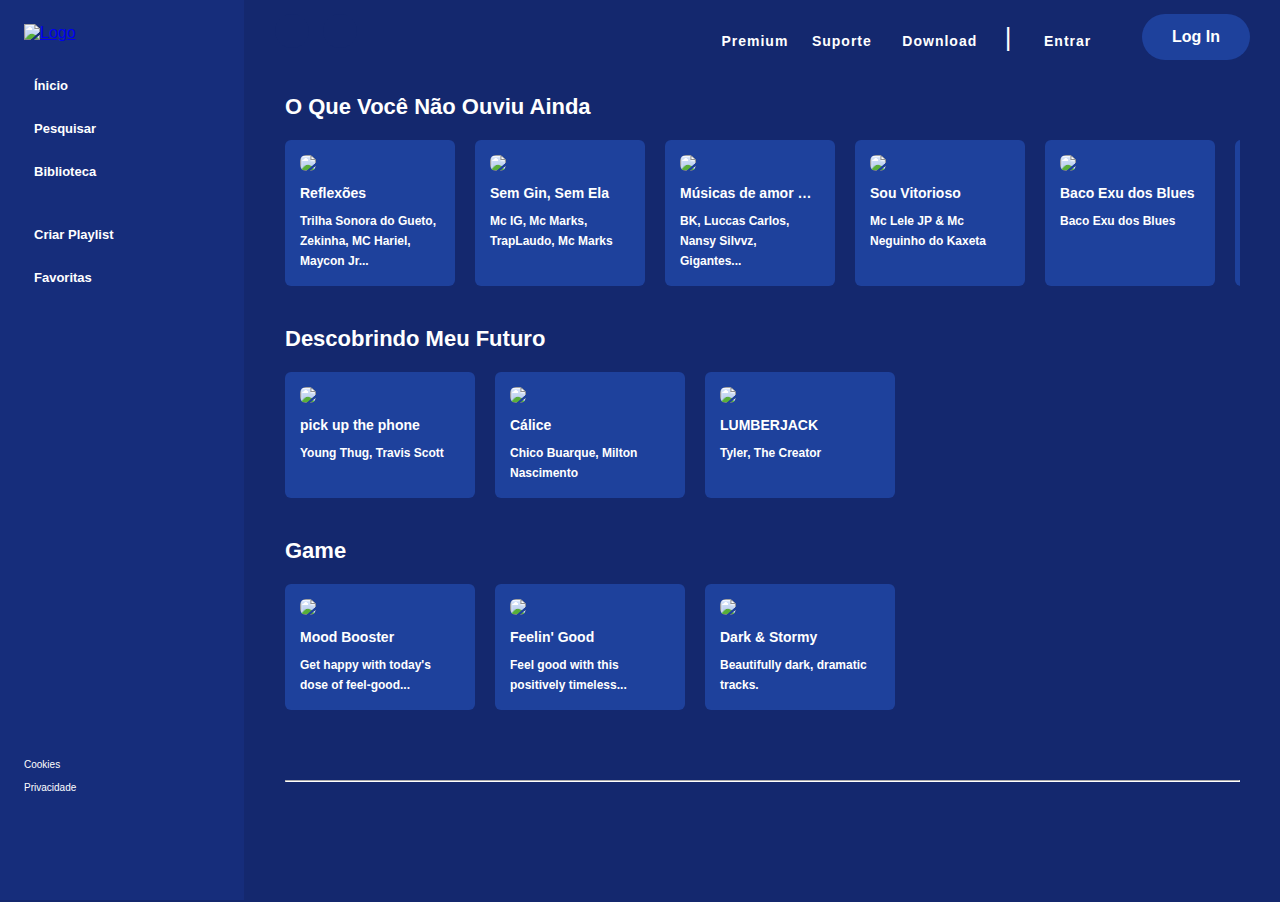
==== index.html @ 423bd626 "Add files via upload" ====
<!DOCTYPE html>
<head>
    <head>
        <title>Minha Playlist</title>
        <link rel="stylesheet" href="style.css">
      </head>
      <body>
        <div class="sidebar">
          <ul>
            <li><a href="#">Início</a></li>
            <li><a href="#">Pesquisar</a></li>
          </ul>
        </div>
        <div class="content">
</head>
<body>

    <div class="sidebar">
      <div class="logo">
        <a href="#">
          <img src="https://www.proa.org.br/wp-content/themes/monsi/assets/img/logo-nova.svg" alt="Logo" />
        </a>
      </div>

      <div class="navigation">
        <ul>
          <li>
            <a href="#">
              <span class="fa fa-home"></span>
              <span>Ínicio  </span>
            </a>
          </li>

          <li>
            <a href="#">
              <span class="fa fa-search"></span>
              <span>Pesquisar</span>
            </a>
          </li>

          <li>
            <a href="#">
              <span class="fa fas fa-book"></span>
              <span>Biblioteca</span>
            </a>
          </li>
        </ul>
      </div>

      <div class="navigation">
        <ul>
          <li>
            <a href="#">
              <span class="fa fas fa-plus-square"></span>
              <span>Criar Playlist</span>
            </a>
          </li>

          <li>
            <a href="#">
              <span class="fa fas fa-heart"></span>
              <span>Favoritas</span>
            </a>
          </li>
        </ul>
      </div>

      <div class="policies">
        <ul>
          <li>
            <a href="#">Cookies</a>
          </li>
          <li>
            <a href="#">Privacidade</a>
          </li>
        </ul>
      </div>
    </div>

    <div class="main-container">
      <div class="topbar">
        <div class="prev-next-buttons">
          <button type="button" class="fa fas fa-chevron-left"></button>
          <button type="button" class="fa fas fa-chevron-right"></button>
        </div>

        <div class="navbar">
          <ul>
            <li>
              <a href="#">Premium</a>
            </li>
            <li>
              <a href="#">Suporte</a>
            </li>
            <li>
              <a href="#">Download</a>
            </li>
            <li class="divider">|</li>
            <li>
              <a href="#">Entrar</a>
            </li>
          </ul>
          <button id="button">Log In</button>
        </div>
      </div>

      <div class="spotify-playlists">
        <h2>O Que Você Não Ouviu Ainda</h2>

        <div class="list">
          <div class="item">
            <img src="https://th.bing.com/th/id/OIP.E2NH0c-1_FhDsk_JFAeKgQHaHa?w=202&h=202&c=7&r=0&o=5&dpr=1.3&pid=1.7" />
            <div class="play">
              <span class="fa fa-play"></span>
            </div>
            <h4>Reflexões</h4>
            <p>Trilha Sonora do Gueto, Zekinha, MC Hariel, Maycon Jr...</p>
          </div>

          <div class="item">
            <img src="https://th.bing.com/th/id/OIP.7ahmPblqFfriQ28U2Zid3QHaHa?pid=ImgDet&rs=1" />
            <div class="play">
              <span class="fa fa-play"></span>
            </div>
            <h4>Sem Gin, Sem Ela</h4>
            <p>Mc IG, Mc Marks, TrapLaudo, Mc Marks</p>
          </div>

          <div class="item">
            <img src="https://th.bing.com/th/id/OIP.aE8KY7NGNDMvnmQSQRd3UgHaHa?w=188&h=187&c=7&r=0&o=5&dpr=1.3&pid=1.7" />
            <div class="play">
              <span class="fa fa-play"></span>
            </div>
            <h4>Músicas de amor nunca mais</h4>
            <p>BK, Luccas Carlos, Nansy Silvvz, Gigantes...</p>
          </div>

          <div class="item">
            <img src="https://th.bing.com/th/id/OIP.IakWgUuy5BNwrTy-1pY5OwHaHa?w=176&h=180&c=7&r=0&o=5&dpr=1.3&pid=1.7" />
            <div class="play">
              <span class="fa fa-play"></span>
            </div>
            <h4>Sou Vitorioso</h4>
            <p>Mc Lele JP & Mc Neguinho do Kaxeta</p>
          </div>

          <div class="item">
            <img src="https://th.bing.com/th/id/OIP.o4kUKG5mhWZJjZSo2xMvGgHaHa?w=170&h=180&c=7&r=0&o=5&dpr=1.3&pid=1.7" />
            <div class="play">
              <span class="fa fa-play"></span>
            </div>
            <h4>Baco Exu dos Blues</h4>
            <p>Baco Exu dos Blues</p>
          </div>

         

          <div class="item">
            <img src="https://th.bing.com/th/id/OIP.YISP4m12q92_B4TPn3-aHgHaHa?w=201&h=201&c=7&r=0&o=5&dpr=1.3&pid=1.7" />
            <div class="play">
              <span class="fa fa-play"></span>
            </div>
            <h4>Controllah (Feat. Mc Bin Laden)</h4>
            <p>Gorillaz & Mc Bin Laden</p>
          </div>
        </div>
      </div>

      <div class="spotify-playlists">
        <h2>Descobrindo Meu Futuro</h2>
        <div class="list">
          <div class="item">
            <img src="https://th.bing.com/th/id/OIP.yZdRva4mtOPp7z7qWD9chAHaHa?w=202&h=202&c=7&r=0&o=5&dpr=1.3&pid=1.7" />
            <div class="play">
              <span class="fa fa-play"></span>
            </div>
            <h4>pick up the phone</h4>
            <p>Young Thug, Travis Scott</p>
          </div>

          <div class="item">
            <img src="https://th.bing.com/th/id/OIP.mdHQoWqcMBUYzXUZFcyzkwAAAA?w=154&h=159&c=7&r=0&o=5&dpr=1.3&pid=1.7" />
            <div class="play">
              <span class="fa fa-play"></span>
            </div>
            <h4>Cálice</h4>
            <p>Chico Buarque, Milton Nascimento</p>
          </div>

          <div class="item">
            <img src="https://themusicalhippie.files.wordpress.com/2021/06/screenshot_20210617-174403_spotify-e1623977702659.jpg" />
            <div class="play">
              <span class="fa fa-play"></span>
            </div>
            <h4>LUMBERJACK</h4>
            <p>Tyler, The Creator</p>
          </div>

          
          
        

          

          
        </div>
      </div>

      <div class="spotify-playlists">
        <h2>Game</h2>
        <div class="list">
          <div class="item">
            <img src="https://i.scdn.co/image/ab67616d0000b2733b5e11ca1b063583df9492db" />
            <div class="play">
              <span class="fa fa-play"></span>
            </div>
            <h4>Mood Booster</h4>
            <p>Get happy with today's dose of feel-good...</p>
          </div>

          <div class="item">
            <img src="https://i.scdn.co/image/ab67616d0000b2733b5e11ca1b063583df9492db" />
            <div class="play">
              <span class="fa fa-play"></span>
            </div>
            <h4>Feelin' Good</h4>
            <p>Feel good with this positively timeless...</p>
          </div>

          <div class="item">
            <img src="https://i.scdn.co/image/ab67616d0000b2733b5e11ca1b063583df9492db" />
            <div class="play">
              <span class="fa fa-play"></span>
            </div>
            <h4>Dark & Stormy</h4>
            <p>Beautifully dark, dramatic tracks.</p>
          </div>

          
        </div>

        <hr>
      

    <script
      src="https://kit.fontawesome.com/23cecef777.js"
      crossorigin="anonymous"
    ></script>
  </body>
</html>
---- style.css ----
* {
    padding: 0;
    margin: 0;
  }
  body {
    background-color: #14286E;
    font-family: 'Montserrat', sans-serif;
  }
  
  .sidebar {
    position: fixed;
    left: 0;
    top: 0;
    bottom: 0;
    width: 196px;
    background-color: #162D7B;
    padding: 24px;
  }
  .sidebar .logo img {
    width: 130px;
  }
  .sidebar .navigation ul {
    list-style: none;
    margin-top: 20px;
  }
  .sidebar .navigation ul li {
    padding: 10px 0px;
  }
  .sidebar .navigation ul li a {
    color: #ffffff;
    text-decoration: none;
    font-weight: bold;
    font-size: 13px;
  }
  .sidebar .navigation ul li a:hover,
  .sidebar .navigation ul li a:active,
  .sidebar .navigation ul li a:focus {
    color: #ffffff;
  }
  .sidebar .navigation ul li a:hover .fa,
  .sidebar .navigation ul li a:active .fa,
  .sidebar .navigation ul li a:focus .fa {
    color: #ffffff;
  }
  .sidebar .navigation ul li .fa {
    font-size: 20px;
    margin-right: 10px;
  }
  .sidebar .navigation ul li a:hover .fa:hover,
  .sidebar .navigation ul li a:hover .fa:active,
  .sidebar .navigation ul li a:hover .fa:focus {
    color: #ffffff;
  }
  .sidebar .policies {
    position: absolute;
    bottom: 100px;
  }
  .sidebar .policies ul {
    list-style: none;
  }
  .sidebar .policies ul li {
    padding-bottom: 5px;
  }
  .sidebar .policies ul li a {
    color: #ffffff;
    font-weight: 500;
    text-decoration: none;
    font-size: 10px;
  }
  .sidebar .policies ul li a:hover,
  .sidebar .policies ul li a:active,
  .sidebar .policies ul li a:focus {
    text-decoration: underline;
  }
  
  .main-container {
    margin-left: 245px;
    margin-bottom: 100px;
  }
  
  .topbar {
    display: flex;
    justify-content: space-between;
    background-color: #14286E;
    padding: 14px 30px;
  }
  .topbar .prev-next-buttons button {
    color: #ffffff;
    cursor: not-allowed;
    width: 34px;
    height: 34px;
    border-radius: 100%;
    font-size: 18px;
    border: 0px;
    background-color: #14286E;
    margin-right: 10px;
  }
  .topbar .navbar {
    display: flex;
    align-items: center;
  }
  .topbar .navbar ul {
    list-style: none;
  }
  .topbar .navbar ul li {
    display: inline-block;
    margin: 0px 8px;
    width: 70px;
  }
  .topbar .navbar ul li a {
    color: #ffffff;
    text-decoration: none;
    font-weight: bold;
    font-size: 14px;
    letter-spacing: 1px;
  }
  .topbar .navbar ul li a:hover,
  .topbar .navbar ul li a:active,
  .topbar .navbar ul li a:focus {
    color: #ffffff;
    font-size: 15px;
  }
  .topbar .navbar ul li.divider {
    color: #ffffff;
    font-size: 26px;
    margin: 0px 20px;
    width: auto;
  }
  .topbar .navbar button {
    background-color: #1E419C;
    color: #ffffff;
    font-size: 16px;
    font-weight: bold;
    padding: 14px 30px;
    border: 0px;
    border-radius: 40px;
    cursor: pointer;
    margin-left: 20px;
  }
  .topbar .navbar button:hover,
  .topbar .navbar button:active,
  .topbar .navbar button:focus {
    background-color: #14286E;
  }
  .spotify-playlists {
    padding: 20px 40px;
  }
  .spotify-playlists h2 {
    color: #ffffff;
    font-size: 22px;
    margin-bottom: 20px;
  }
  .spotify-playlists .list {
    display: flex;
    gap: 20px;
    overflow: hidden;
  }
  .spotify-playlists .list .item {
    min-width: 140px;
    width: 160px;
    padding: 15px;
    background-color: #1E419C;
    border-radius: 6px;
    cursor: pointer;
    transition: all ease 0.4s;
  }
  .spotify-playlists .list .item:hover {
    background-color: #14286E;
  }
  .spotify-playlists .list .item img {
    width: 100%;
    border-radius: 6px;
    margin-bottom: 10px;
  }
  .spotify-playlists .list .item .play {
    position: relative;
  }
  .spotify-playlists .list .item .play .fa {
    position: absolute;
    right: 10px;
    top: -60px;
    padding: 18px;
    background-color: #ffffff;
    border-radius: 100%;
    opacity: 0;
    transition: all ease 0.4s;
  }
  .spotify-playlists .list .item:hover .play .fa {
    opacity: 1;
    transform: translateY(-20px);
  }
  .spotify-playlists .list .item h4 {
    color: #ffffff;
    font-size: 14px;
    margin-bottom: 10px;
    white-space: nowrap;
    overflow: hidden;
    text-overflow: ellipsis;
  }
  .spotify-playlists .list .item p {
    color: #ffffff;
    font-size: 12px;
    line-height: 20px;
    font-weight: 600;
  }
  .spotify-playlists hr {
    margin: 70px 0px 0px;
    border-color: #ffffff;
  }
  
  form {
    display: flex;
    flex-direction: column;
    align-items: center;
  }
  
  label {
    font-weight: bold;
  }
  
  input[type="text"], input[type="password"] {
    padding: 10px;
    border-radius: 5px;
    border: none;
    box-shadow: 0 0 5px rgba(0, 0, 0, 0.1);
    margin-bottom: 20px;
  }
  
  input[type="button"] {
    padding: 10px;
    border-radius: 5px;
    border: none;
    background-color: #4CAF50;
    color: white;
    font-weight: bold;
    cursor: pointer;
  }
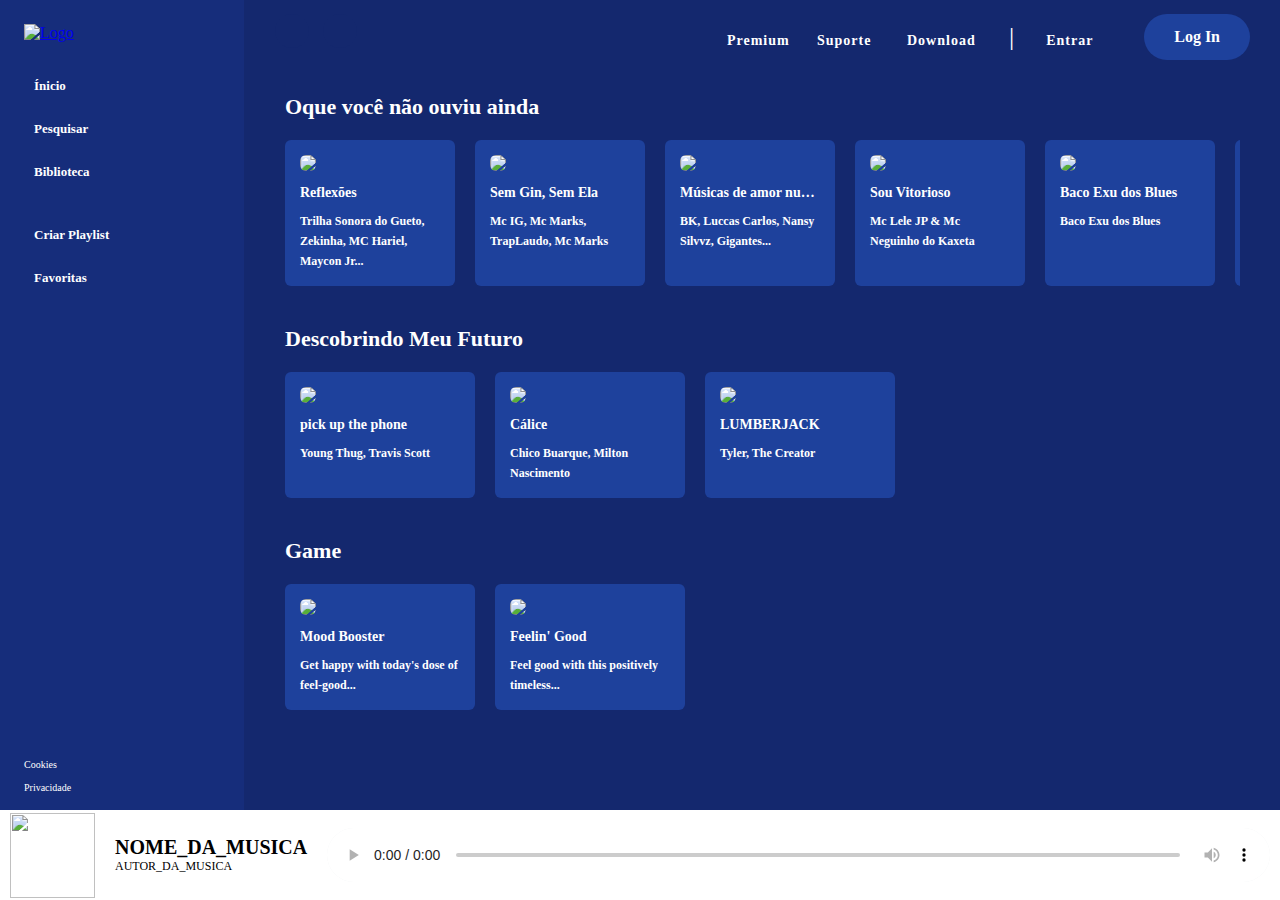
==== commit db570c84: "Merge bf3455b003a39a8b6ae97174a3bd32d3569ac70f into 423bd626c296715f9be5cd149829f8cbe4b5d5f8" ====
--- a/index.html
+++ b/index.html
@@ -1,250 +1,119 @@
 <!DOCTYPE html>
+<html>
+
 <head>
-    <head>
-        <title>Minha Playlist</title>
-        <link rel="stylesheet" href="style.css">
-      </head>
-      <body>
-        <div class="sidebar">
+  <title>Minha Playlist</title>
+  <link rel="stylesheet" href="style.css">
+  <script src="./js/main.js"></script>
+</head>
+
+<body>
+  <div class="sidebar">
+    <ul>
+      <li><a href="#">Início</a></li>
+      <li><a href="#">Pesquisar</a></li>
+    </ul>
+  </div>
+  <div class="content">
+    </head>
+
+    <body>
+      <div class="sidebar">
+        <div class="logo">
+          <a href="#">
+            <img src="https://www.proa.org.br/wp-content/themes/monsi/assets/img/logo-nova.svg" alt="Logo" />
+          </a>
+        </div>
+        <div class="navigation">
           <ul>
-            <li><a href="#">Início</a></li>
-            <li><a href="#">Pesquisar</a></li>
+            <li>
+              <a href="#">
+                <span class="fa fa-home"></span>
+                <span>Ínicio </span>
+              </a>
+            </li>
+
+            <li>
+              <a href="#">
+                <span class="fa fa-search"></span>
+                <span>Pesquisar</span>
+              </a>
+            </li>
+
+            <li>
+              <a href="#">
+                <span class="fa fas fa-book"></span>
+                <span>Biblioteca</span>
+              </a>
+            </li>
           </ul>
         </div>
-        <div class="content">
-</head>
-<body>
-
-    <div class="sidebar">
-      <div class="logo">
-        <a href="#">
-          <img src="https://www.proa.org.br/wp-content/themes/monsi/assets/img/logo-nova.svg" alt="Logo" />
-        </a>
-      </div>
-
-      <div class="navigation">
-        <ul>
-          <li>
-            <a href="#">
-              <span class="fa fa-home"></span>
-              <span>Ínicio  </span>
-            </a>
-          </li>
-
-          <li>
-            <a href="#">
-              <span class="fa fa-search"></span>
-              <span>Pesquisar</span>
-            </a>
-          </li>
-
-          <li>
-            <a href="#">
-              <span class="fa fas fa-book"></span>
-              <span>Biblioteca</span>
-            </a>
-          </li>
-        </ul>
-      </div>
-
-      <div class="navigation">
-        <ul>
-          <li>
-            <a href="#">
-              <span class="fa fas fa-plus-square"></span>
-              <span>Criar Playlist</span>
-            </a>
-          </li>
-
-          <li>
-            <a href="#">
-              <span class="fa fas fa-heart"></span>
-              <span>Favoritas</span>
-            </a>
-          </li>
-        </ul>
-      </div>
-
-      <div class="policies">
-        <ul>
-          <li>
-            <a href="#">Cookies</a>
-          </li>
-          <li>
-            <a href="#">Privacidade</a>
-          </li>
-        </ul>
-      </div>
-    </div>
-
-    <div class="main-container">
-      <div class="topbar">
-        <div class="prev-next-buttons">
-          <button type="button" class="fa fas fa-chevron-left"></button>
-          <button type="button" class="fa fas fa-chevron-right"></button>
-        </div>
-
-        <div class="navbar">
+        <div class="navigation">
           <ul>
             <li>
-              <a href="#">Premium</a>
+              <a href="#">
+                <span class="fa fas fa-plus-square"></span>
+                <span>Criar Playlist</span>
+              </a>
             </li>
             <li>
-              <a href="#">Suporte</a>
+              <a href="#">
+                <span class="fa fas fa-heart"></span>
+                <span>Favoritas</span>
+              </a>
+            </li>
+          </ul>
+        </div>
+        <div class="policies">
+          <ul>
+            <li>
+              <a href="#">Cookies</a>
             </li>
             <li>
-              <a href="#">Download</a>
-            </li>
-            <li class="divider">|</li>
-            <li>
-              <a href="#">Entrar</a>
+              <a href="#">Privacidade</a>
             </li>
           </ul>
-          <button id="button">Log In</button>
         </div>
       </div>
-
-      <div class="spotify-playlists">
-        <h2>O Que Você Não Ouviu Ainda</h2>
-
-        <div class="list">
-          <div class="item">
-            <img src="https://th.bing.com/th/id/OIP.E2NH0c-1_FhDsk_JFAeKgQHaHa?w=202&h=202&c=7&r=0&o=5&dpr=1.3&pid=1.7" />
-            <div class="play">
-              <span class="fa fa-play"></span>
-            </div>
-            <h4>Reflexões</h4>
-            <p>Trilha Sonora do Gueto, Zekinha, MC Hariel, Maycon Jr...</p>
+      <div class="main-container">
+        <div class="topbar">
+          <div class="prev-next-buttons">
+            <button type="button" class="fa fas fa-chevron-left"></button>
+            <button type="button" class="fa fas fa-chevron-right"></button>
           </div>
-
-          <div class="item">
-            <img src="https://th.bing.com/th/id/OIP.7ahmPblqFfriQ28U2Zid3QHaHa?pid=ImgDet&rs=1" />
-            <div class="play">
-              <span class="fa fa-play"></span>
-            </div>
-            <h4>Sem Gin, Sem Ela</h4>
-            <p>Mc IG, Mc Marks, TrapLaudo, Mc Marks</p>
-          </div>
-
-          <div class="item">
-            <img src="https://th.bing.com/th/id/OIP.aE8KY7NGNDMvnmQSQRd3UgHaHa?w=188&h=187&c=7&r=0&o=5&dpr=1.3&pid=1.7" />
-            <div class="play">
-              <span class="fa fa-play"></span>
-            </div>
-            <h4>Músicas de amor nunca mais</h4>
-            <p>BK, Luccas Carlos, Nansy Silvvz, Gigantes...</p>
-          </div>
-
-          <div class="item">
-            <img src="https://th.bing.com/th/id/OIP.IakWgUuy5BNwrTy-1pY5OwHaHa?w=176&h=180&c=7&r=0&o=5&dpr=1.3&pid=1.7" />
-            <div class="play">
-              <span class="fa fa-play"></span>
-            </div>
-            <h4>Sou Vitorioso</h4>
-            <p>Mc Lele JP & Mc Neguinho do Kaxeta</p>
-          </div>
-
-          <div class="item">
-            <img src="https://th.bing.com/th/id/OIP.o4kUKG5mhWZJjZSo2xMvGgHaHa?w=170&h=180&c=7&r=0&o=5&dpr=1.3&pid=1.7" />
-            <div class="play">
-              <span class="fa fa-play"></span>
-            </div>
-            <h4>Baco Exu dos Blues</h4>
-            <p>Baco Exu dos Blues</p>
-          </div>
-
-         
-
-          <div class="item">
-            <img src="https://th.bing.com/th/id/OIP.YISP4m12q92_B4TPn3-aHgHaHa?w=201&h=201&c=7&r=0&o=5&dpr=1.3&pid=1.7" />
-            <div class="play">
-              <span class="fa fa-play"></span>
-            </div>
-            <h4>Controllah (Feat. Mc Bin Laden)</h4>
-            <p>Gorillaz & Mc Bin Laden</p>
+          <div class="navbar">
+            <ul>
+              <li>
+                <a href="#">Premium</a>
+              </li>
+              <li>
+                <a href="#">Suporte</a>
+              </li>
+              <li>
+                <a href="#">Download</a>
+              </li>
+              <li class="divider">|</li>
+              <li>
+                <a href="#">Entrar</a>
+              </li>
+            </ul>
+            <button id="button">Log In</button>
           </div>
         </div>
       </div>
 
-      <div class="spotify-playlists">
-        <h2>Descobrindo Meu Futuro</h2>
-        <div class="list">
-          <div class="item">
-            <img src="https://th.bing.com/th/id/OIP.yZdRva4mtOPp7z7qWD9chAHaHa?w=202&h=202&c=7&r=0&o=5&dpr=1.3&pid=1.7" />
-            <div class="play">
-              <span class="fa fa-play"></span>
-            </div>
-            <h4>pick up the phone</h4>
-            <p>Young Thug, Travis Scott</p>
-          </div>
-
-          <div class="item">
-            <img src="https://th.bing.com/th/id/OIP.mdHQoWqcMBUYzXUZFcyzkwAAAA?w=154&h=159&c=7&r=0&o=5&dpr=1.3&pid=1.7" />
-            <div class="play">
-              <span class="fa fa-play"></span>
-            </div>
-            <h4>Cálice</h4>
-            <p>Chico Buarque, Milton Nascimento</p>
-          </div>
-
-          <div class="item">
-            <img src="https://themusicalhippie.files.wordpress.com/2021/06/screenshot_20210617-174403_spotify-e1623977702659.jpg" />
-            <div class="play">
-              <span class="fa fa-play"></span>
-            </div>
-            <h4>LUMBERJACK</h4>
-            <p>Tyler, The Creator</p>
-          </div>
-
-          
-          
-        
-
-          
-
-          
-        </div>
-      </div>
-
-      <div class="spotify-playlists">
-        <h2>Game</h2>
-        <div class="list">
-          <div class="item">
-            <img src="https://i.scdn.co/image/ab67616d0000b2733b5e11ca1b063583df9492db" />
-            <div class="play">
-              <span class="fa fa-play"></span>
-            </div>
-            <h4>Mood Booster</h4>
-            <p>Get happy with today's dose of feel-good...</p>
-          </div>
-
-          <div class="item">
-            <img src="https://i.scdn.co/image/ab67616d0000b2733b5e11ca1b063583df9492db" />
-            <div class="play">
-              <span class="fa fa-play"></span>
-            </div>
-            <h4>Feelin' Good</h4>
-            <p>Feel good with this positively timeless...</p>
-          </div>
-
-          <div class="item">
-            <img src="https://i.scdn.co/image/ab67616d0000b2733b5e11ca1b063583df9492db" />
-            <div class="play">
-              <span class="fa fa-play"></span>
-            </div>
-            <h4>Dark & Stormy</h4>
-            <p>Beautifully dark, dramatic tracks.</p>
-          </div>
-
-          
+      <footer>
+        <img id="music-image" src="https://i.scdn.co/image/ab67616d0000b2733b5e11ca1b063583df9492db" width="85" height="85" />
+        <div class="music-desc">
+          <p class="music-name">NOME_DA_MUSICA</p>
+          <p class="music-description">AUTOR_DA_MUSICA</p>
         </div>
 
-        <hr>
-      
+          <audio controls>
+            <source src="" type="audio/mp3" id="audioSource">
+          </audio>
+      </footer>
+      <script src="https://kit.fontawesome.com/23cecef777.js" crossorigin="anonymous"></script>
+    </body>
 
-    <script
-      src="https://kit.fontawesome.com/23cecef777.js"
-      crossorigin="anonymous"
-    ></script>
-  </body>
 </html>--- a/style.css
+++ b/style.css
@@ -1,238 +1,312 @@
 * {
-    padding: 0;
-    margin: 0;
-  }
-  body {
-    background-color: #14286E;
-    font-family: 'Montserrat', sans-serif;
-  }
-  
-  .sidebar {
-    position: fixed;
-    left: 0;
-    top: 0;
-    bottom: 0;
-    width: 196px;
-    background-color: #162D7B;
-    padding: 24px;
-  }
-  .sidebar .logo img {
-    width: 130px;
-  }
-  .sidebar .navigation ul {
-    list-style: none;
-    margin-top: 20px;
-  }
-  .sidebar .navigation ul li {
-    padding: 10px 0px;
-  }
-  .sidebar .navigation ul li a {
-    color: #ffffff;
-    text-decoration: none;
-    font-weight: bold;
-    font-size: 13px;
-  }
-  .sidebar .navigation ul li a:hover,
-  .sidebar .navigation ul li a:active,
-  .sidebar .navigation ul li a:focus {
-    color: #ffffff;
-  }
-  .sidebar .navigation ul li a:hover .fa,
-  .sidebar .navigation ul li a:active .fa,
-  .sidebar .navigation ul li a:focus .fa {
-    color: #ffffff;
-  }
-  .sidebar .navigation ul li .fa {
-    font-size: 20px;
-    margin-right: 10px;
-  }
-  .sidebar .navigation ul li a:hover .fa:hover,
-  .sidebar .navigation ul li a:hover .fa:active,
-  .sidebar .navigation ul li a:hover .fa:focus {
-    color: #ffffff;
-  }
-  .sidebar .policies {
-    position: absolute;
-    bottom: 100px;
-  }
-  .sidebar .policies ul {
-    list-style: none;
-  }
-  .sidebar .policies ul li {
-    padding-bottom: 5px;
-  }
-  .sidebar .policies ul li a {
-    color: #ffffff;
-    font-weight: 500;
-    text-decoration: none;
-    font-size: 10px;
-  }
-  .sidebar .policies ul li a:hover,
-  .sidebar .policies ul li a:active,
-  .sidebar .policies ul li a:focus {
-    text-decoration: underline;
-  }
-  
-  .main-container {
-    margin-left: 245px;
-    margin-bottom: 100px;
-  }
-  
-  .topbar {
-    display: flex;
-    justify-content: space-between;
-    background-color: #14286E;
-    padding: 14px 30px;
-  }
-  .topbar .prev-next-buttons button {
-    color: #ffffff;
-    cursor: not-allowed;
-    width: 34px;
-    height: 34px;
-    border-radius: 100%;
-    font-size: 18px;
-    border: 0px;
-    background-color: #14286E;
-    margin-right: 10px;
-  }
-  .topbar .navbar {
-    display: flex;
-    align-items: center;
-  }
-  .topbar .navbar ul {
-    list-style: none;
-  }
-  .topbar .navbar ul li {
-    display: inline-block;
-    margin: 0px 8px;
-    width: 70px;
-  }
-  .topbar .navbar ul li a {
-    color: #ffffff;
-    text-decoration: none;
-    font-weight: bold;
-    font-size: 14px;
-    letter-spacing: 1px;
-  }
-  .topbar .navbar ul li a:hover,
-  .topbar .navbar ul li a:active,
-  .topbar .navbar ul li a:focus {
-    color: #ffffff;
-    font-size: 15px;
-  }
-  .topbar .navbar ul li.divider {
-    color: #ffffff;
-    font-size: 26px;
-    margin: 0px 20px;
-    width: auto;
-  }
-  .topbar .navbar button {
-    background-color: #1E419C;
-    color: #ffffff;
-    font-size: 16px;
-    font-weight: bold;
-    padding: 14px 30px;
-    border: 0px;
-    border-radius: 40px;
-    cursor: pointer;
-    margin-left: 20px;
-  }
-  .topbar .navbar button:hover,
-  .topbar .navbar button:active,
-  .topbar .navbar button:focus {
-    background-color: #14286E;
-  }
-  .spotify-playlists {
-    padding: 20px 40px;
-  }
-  .spotify-playlists h2 {
-    color: #ffffff;
-    font-size: 22px;
-    margin-bottom: 20px;
-  }
-  .spotify-playlists .list {
-    display: flex;
-    gap: 20px;
-    overflow: hidden;
-  }
-  .spotify-playlists .list .item {
-    min-width: 140px;
-    width: 160px;
-    padding: 15px;
-    background-color: #1E419C;
-    border-radius: 6px;
-    cursor: pointer;
-    transition: all ease 0.4s;
-  }
-  .spotify-playlists .list .item:hover {
-    background-color: #14286E;
-  }
-  .spotify-playlists .list .item img {
-    width: 100%;
-    border-radius: 6px;
-    margin-bottom: 10px;
-  }
-  .spotify-playlists .list .item .play {
-    position: relative;
-  }
-  .spotify-playlists .list .item .play .fa {
-    position: absolute;
-    right: 10px;
-    top: -60px;
-    padding: 18px;
-    background-color: #ffffff;
-    border-radius: 100%;
-    opacity: 0;
-    transition: all ease 0.4s;
-  }
-  .spotify-playlists .list .item:hover .play .fa {
-    opacity: 1;
-    transform: translateY(-20px);
-  }
-  .spotify-playlists .list .item h4 {
-    color: #ffffff;
-    font-size: 14px;
-    margin-bottom: 10px;
-    white-space: nowrap;
-    overflow: hidden;
-    text-overflow: ellipsis;
-  }
-  .spotify-playlists .list .item p {
-    color: #ffffff;
-    font-size: 12px;
-    line-height: 20px;
-    font-weight: 600;
-  }
-  .spotify-playlists hr {
-    margin: 70px 0px 0px;
-    border-color: #ffffff;
-  }
-  
-  form {
-    display: flex;
-    flex-direction: column;
-    align-items: center;
-  }
-  
-  label {
-    font-weight: bold;
-  }
-  
-  input[type="text"], input[type="password"] {
-    padding: 10px;
-    border-radius: 5px;
-    border: none;
-    box-shadow: 0 0 5px rgba(0, 0, 0, 0.1);
-    margin-bottom: 20px;
-  }
-  
-  input[type="button"] {
-    padding: 10px;
-    border-radius: 5px;
-    border: none;
-    background-color: #4CAF50;
-    color: white;
-    font-weight: bold;
-    cursor: pointer;
-  }
-  +  padding: 0;
+  margin: 0;
+
+  font-family: "Roboto";
+}
+
+body {
+  background-color: #14286E;
+  font-family: 'Montserrat', sans-serif;
+}
+
+.sidebar {
+  position: fixed;
+  left: 0;
+  top: 0;
+  bottom: 0;
+  width: 196px;
+  background-color: #162D7B;
+  padding: 24px;
+}
+
+.sidebar .logo img {
+  width: 130px;
+}
+
+.sidebar .navigation ul {
+  list-style: none;
+  margin-top: 20px;
+}
+
+.sidebar .navigation ul li {
+  padding: 10px 0px;
+}
+
+.sidebar .navigation ul li a {
+  color: #ffffff;
+  text-decoration: none;
+  font-weight: bold;
+  font-size: 13px;
+}
+
+.sidebar .navigation ul li a:hover,
+.sidebar .navigation ul li a:active,
+.sidebar .navigation ul li a:focus {
+  color: #ffffff;
+}
+
+.sidebar .navigation ul li a:hover .fa,
+.sidebar .navigation ul li a:active .fa,
+.sidebar .navigation ul li a:focus .fa {
+  color: #ffffff;
+}
+
+.sidebar .navigation ul li .fa {
+  font-size: 20px;
+  margin-right: 10px;
+}
+
+.sidebar .navigation ul li a:hover .fa:hover,
+.sidebar .navigation ul li a:hover .fa:active,
+.sidebar .navigation ul li a:hover .fa:focus {
+  color: #ffffff;
+}
+
+.sidebar .policies {
+  position: absolute;
+  bottom: 100px;
+}
+
+.sidebar .policies ul {
+  list-style: none;
+}
+
+.sidebar .policies ul li {
+  padding-bottom: 5px;
+}
+
+.sidebar .policies ul li a {
+  color: #ffffff;
+  font-weight: 500;
+  text-decoration: none;
+  font-size: 10px;
+}
+
+.sidebar .policies ul li a:hover,
+.sidebar .policies ul li a:active,
+.sidebar .policies ul li a:focus {
+  text-decoration: underline;
+}
+
+.main-container {
+  margin-left: 245px;
+  margin-bottom: 100px;
+}
+
+.topbar {
+  display: flex;
+  justify-content: space-between;
+  background-color: #14286E;
+  padding: 14px 30px;
+}
+
+.topbar .prev-next-buttons button {
+  color: #ffffff;
+  cursor: not-allowed;
+  width: 34px;
+  height: 34px;
+  border-radius: 100%;
+  font-size: 18px;
+  border: 0px;
+  background-color: #14286E;
+  margin-right: 10px;
+}
+
+.topbar .navbar {
+  display: flex;
+  align-items: center;
+}
+
+.topbar .navbar ul {
+  list-style: none;
+}
+
+.topbar .navbar ul li {
+  display: inline-block;
+  margin: 0px 8px;
+  width: 70px;
+}
+
+.topbar .navbar ul li a {
+  color: #ffffff;
+  text-decoration: none;
+  font-weight: bold;
+  font-size: 14px;
+  letter-spacing: 1px;
+}
+
+.topbar .navbar ul li a:hover,
+.topbar .navbar ul li a:active,
+.topbar .navbar ul li a:focus {
+  color: #ffffff;
+  font-size: 15px;
+}
+
+.topbar .navbar ul li.divider {
+  color: #ffffff;
+  font-size: 26px;
+  margin: 0px 20px;
+  width: auto;
+}
+
+.topbar .navbar button {
+  background-color: #1E419C;
+  color: #ffffff;
+  font-size: 16px;
+  font-weight: bold;
+  padding: 14px 30px;
+  border: 0px;
+  border-radius: 40px;
+  cursor: pointer;
+  margin-left: 20px;
+}
+
+.topbar .navbar button:hover,
+.topbar .navbar button:active,
+.topbar .navbar button:focus {
+  background-color: #14286E;
+}
+
+.spotify-playlists {
+  padding: 20px 40px;
+}
+
+.spotify-playlists h2 {
+  color: #ffffff;
+  font-size: 22px;
+  margin-bottom: 20px;
+}
+
+.spotify-playlists .list {
+  display: flex;
+  gap: 20px;
+  overflow: hidden;
+}
+
+.spotify-playlists .list .item {
+  min-width: 140px;
+  width: 160px;
+  padding: 15px;
+  background-color: #1E419C;
+  border-radius: 6px;
+  cursor: pointer;
+  transition: all ease 0.4s;
+}
+
+.spotify-playlists .list .item:hover {
+  background-color: #14286E;
+}
+
+.spotify-playlists .list .item img {
+  width: 100%;
+  border-radius: 6px;
+  margin-bottom: 10px;
+}
+
+.spotify-playlists .list .item .play {
+  position: relative;
+}
+
+.spotify-playlists .list .item .play .fa {
+  position: absolute;
+  right: 10px;
+  top: -60px;
+  padding: 18px;
+  background-color: #ffffff;
+  border-radius: 100%;
+  opacity: 0;
+  transition: all ease 0.4s;
+}
+
+.spotify-playlists .list .item:hover .play .fa {
+  opacity: 1;
+  transform: translateY(-20px);
+}
+
+.spotify-playlists .list .item h4 {
+  color: #ffffff;
+  font-size: 14px;
+  margin-bottom: 10px;
+  white-space: nowrap;
+  overflow: hidden;
+  text-overflow: ellipsis;
+}
+
+.spotify-playlists .list .item p {
+  color: #ffffff;
+  font-size: 12px;
+  line-height: 20px;
+  font-weight: 600;
+}
+
+.spotify-playlists hr {
+  margin: 70px 0px 0px;
+  border-color: #ffffff;
+}
+
+form {
+  display: flex;
+  flex-direction: column;
+  align-items: center;
+}
+
+label {
+  font-weight: bold;
+}
+
+input[type="text"],
+input[type="password"] {
+  padding: 10px;
+  border-radius: 5px;
+  border: none;
+  box-shadow: 0 0 5px rgba(0, 0, 0, 0.1);
+  margin-bottom: 20px;
+}
+
+input[type="button"] {
+  padding: 10px;
+  border-radius: 5px;
+  border: none;
+  background-color: #4CAF50;
+  color: white;
+  font-weight: bold;
+  cursor: pointer;
+}
+
+footer {
+  position: fixed;
+  left: 0;
+  bottom: 0;
+  width: 100%;
+  height: 90px;
+  background-color: white;
+  color: black;
+
+  display: flex;
+  align-items: center;
+}
+
+footer>* {
+  margin: 10px;
+}
+
+footer audio {
+  width: 100%;
+}
+
+footer .music-desc .music-name {
+  font-size: 20px;
+  font-weight: bold;
+}
+
+footer .music-desc .music-description {
+  font-size: 12px;
+}
+
+audio::-webkit-media-controls-panel {
+  background-color: white;
+  color: white;
+  border: 0;
+  outline: none;
+}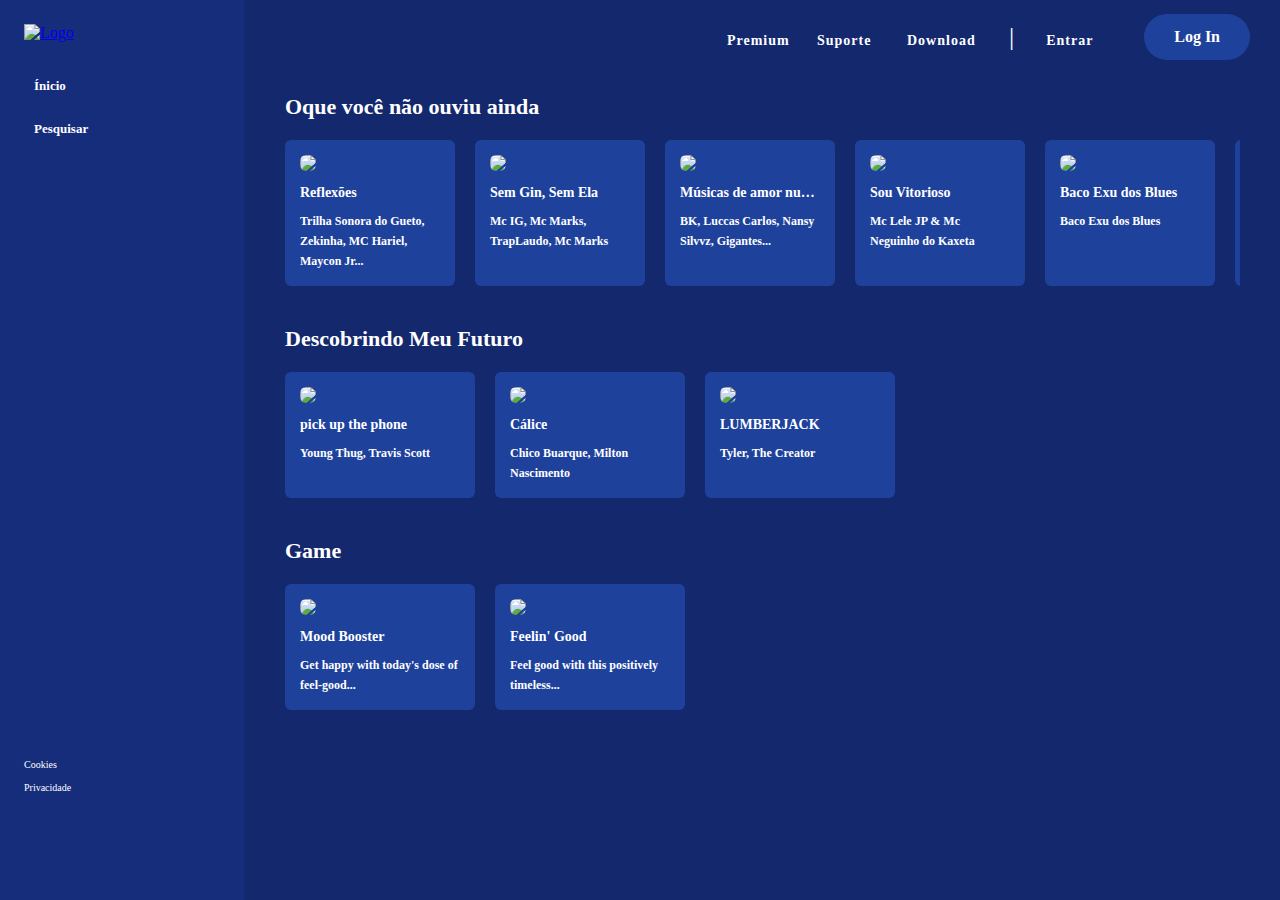
==== commit f133e903: "23/03/2023" ====
--- a/index.html
+++ b/index.html
@@ -26,43 +26,24 @@
         </div>
         <div class="navigation">
           <ul>
+
             <li>
               <a href="#">
-                <span class="fa fa-home"></span>
-                <span>Ínicio </span>
+                <span class="fa fa-home" id="cantogglefooter"></span>
+                <span id="cantogglefooter">Ínicio</span>
               </a>
             </li>
 
             <li>
               <a href="#">
-                <span class="fa fa-search"></span>
-                <span>Pesquisar</span>
+                <span class="fa fa-search" id="cantogglefooter"></span>
+                <span id="cantogglefooter">Pesquisar</span>
               </a>
             </li>
 
-            <li>
-              <a href="#">
-                <span class="fa fas fa-book"></span>
-                <span>Biblioteca</span>
-              </a>
-            </li>
           </ul>
         </div>
         <div class="navigation">
-          <ul>
-            <li>
-              <a href="#">
-                <span class="fa fas fa-plus-square"></span>
-                <span>Criar Playlist</span>
-              </a>
-            </li>
-            <li>
-              <a href="#">
-                <span class="fa fas fa-heart"></span>
-                <span>Favoritas</span>
-              </a>
-            </li>
-          </ul>
         </div>
         <div class="policies">
           <ul>
@@ -102,7 +83,7 @@
         </div>
       </div>
 
-      <footer>
+      <footer id="invisible">
         <img id="music-image" src="https://i.scdn.co/image/ab67616d0000b2733b5e11ca1b063583df9492db" width="85" height="85" />
         <div class="music-desc">
           <p class="music-name">NOME_DA_MUSICA</p>
--- a/style.css
+++ b/style.css
@@ -285,6 +285,9 @@
 
   display: flex;
   align-items: center;
+
+  opacity: 0;
+  transition: all 250ms ease-out;
 }
 
 footer>* {
@@ -309,4 +312,12 @@
   color: white;
   border: 0;
   outline: none;
+}
+
+#visible {
+  opacity: 1;
+}
+
+#invisible {
+  opacity: 0;
 }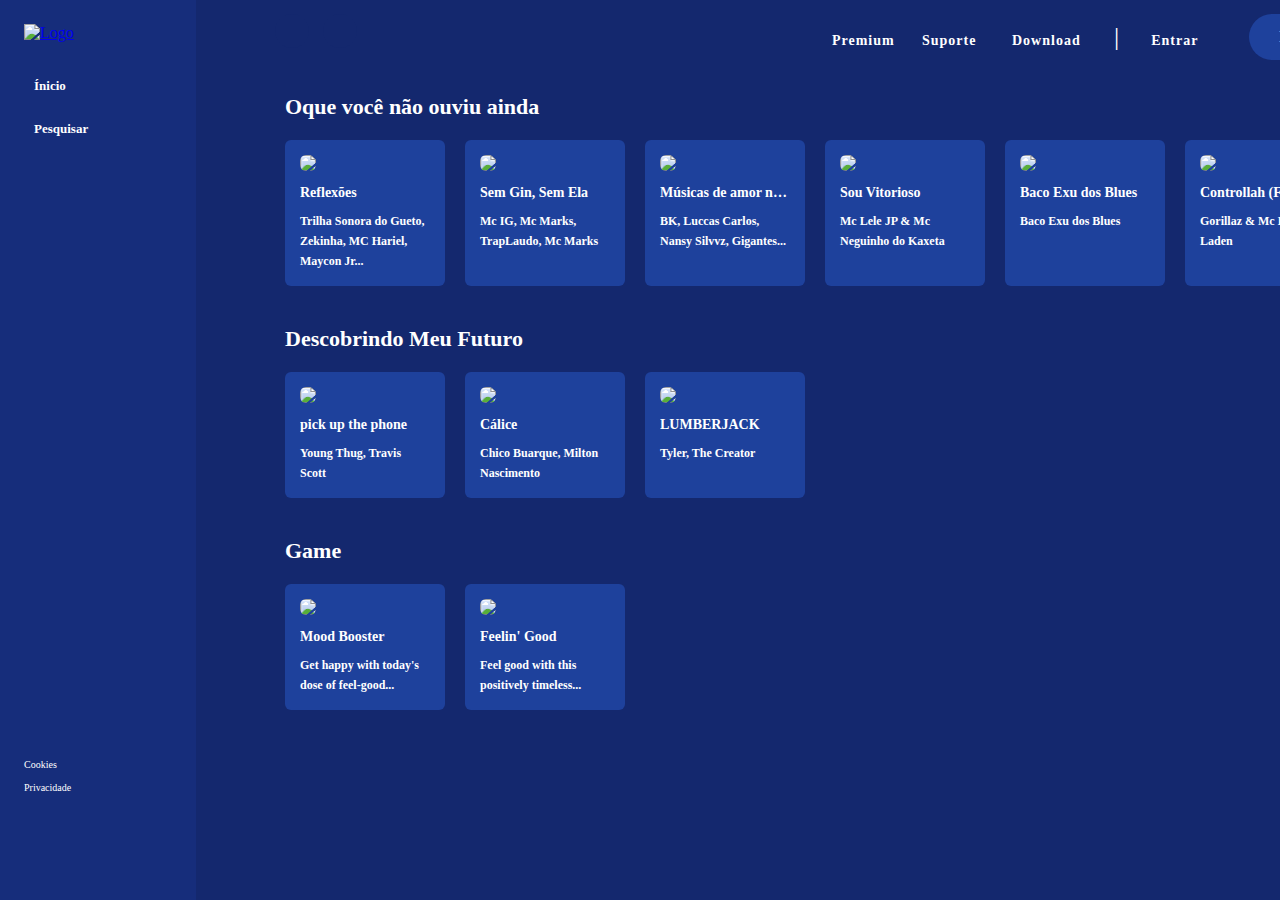
==== commit e0d271ff: "Imagem arredonda" ====
--- a/index.html
+++ b/index.html
@@ -93,6 +93,7 @@
           <audio controls>
             <source src="" type="audio/mp3" id="audioSource">
           </audio>
+        
       </footer>
       <script src="https://kit.fontawesome.com/23cecef777.js" crossorigin="anonymous"></script>
     </body>
--- a/style.css
+++ b/style.css
@@ -1,13 +1,26 @@
 * {
   padding: 0;
   margin: 0;
-
+  box-sizing: border-box;
   font-family: "Roboto";
 }
 
 body {
-  background-color: #14286E;
-  font-family: 'Montserrat', sans-serif;
+  display: flex;
+  flex-wrap: wrap;
+  justify-content: space-between;
+}
+
+/* Estilos para telas menores */
+@media screen and (max-width: 768px) {
+  body {
+    flex-direction: column;
+  }
+}
+
+body {
+  background-color: #14286e;
+  font-family: "Montserrat", sans-serif;
 }
 
 .sidebar {
@@ -16,7 +29,7 @@
   top: 0;
   bottom: 0;
   width: 196px;
-  background-color: #162D7B;
+  background-color: #162d7b;
   padding: 24px;
 }
 
@@ -97,7 +110,7 @@
 .topbar {
   display: flex;
   justify-content: space-between;
-  background-color: #14286E;
+  background-color: #14286e;
   padding: 14px 30px;
 }
 
@@ -109,7 +122,7 @@
   border-radius: 100%;
   font-size: 18px;
   border: 0px;
-  background-color: #14286E;
+  background-color: #14286e;
   margin-right: 10px;
 }
 
@@ -151,7 +164,7 @@
 }
 
 .topbar .navbar button {
-  background-color: #1E419C;
+  background-color: #1e419c;
   color: #ffffff;
   font-size: 16px;
   font-weight: bold;
@@ -165,7 +178,7 @@
 .topbar .navbar button:hover,
 .topbar .navbar button:active,
 .topbar .navbar button:focus {
-  background-color: #14286E;
+  background-color: #14286e;
 }
 
 .spotify-playlists {
@@ -188,14 +201,14 @@
   min-width: 140px;
   width: 160px;
   padding: 15px;
-  background-color: #1E419C;
+  background-color: #1e419c;
   border-radius: 6px;
   cursor: pointer;
   transition: all ease 0.4s;
 }
 
 .spotify-playlists .list .item:hover {
-  background-color: #14286E;
+  background-color: #14286e;
 }
 
 .spotify-playlists .list .item img {
@@ -268,7 +281,7 @@
   padding: 10px;
   border-radius: 5px;
   border: none;
-  background-color: #4CAF50;
+  background-color: #4caf50;
   color: white;
   font-weight: bold;
   cursor: pointer;
@@ -280,8 +293,10 @@
   bottom: 0;
   width: 100%;
   height: 90px;
-  background-color: white;
+  /* background-color: white; */
   color: black;
+
+  background-color: #1e419c;
 
   display: flex;
   align-items: center;
@@ -290,12 +305,27 @@
   transition: all 250ms ease-out;
 }
 
-footer>* {
+footer > * {
   margin: 10px;
+
+  background-color: #1e419c;
 }
 
 footer audio {
   width: 100%;
+
+  height: 50px;
+  margin: 20px;
+  padding: 10px;
+
+  background-color: #1e419c;
+}
+
+audio::-webkit-media-controls-volume-slider {
+  width: 100%;
+  height: 10px;
+
+  border-radius: 5px;
 }
 
 footer .music-desc .music-name {
@@ -308,7 +338,7 @@
 }
 
 audio::-webkit-media-controls-panel {
-  background-color: white;
+  background-color: #1e419c;
   color: white;
   border: 0;
   outline: none;
@@ -320,4 +350,8 @@
 
 #invisible {
   opacity: 0;
-}+}
+
+footer #music-image {
+  border-radius: 6px;
+}
